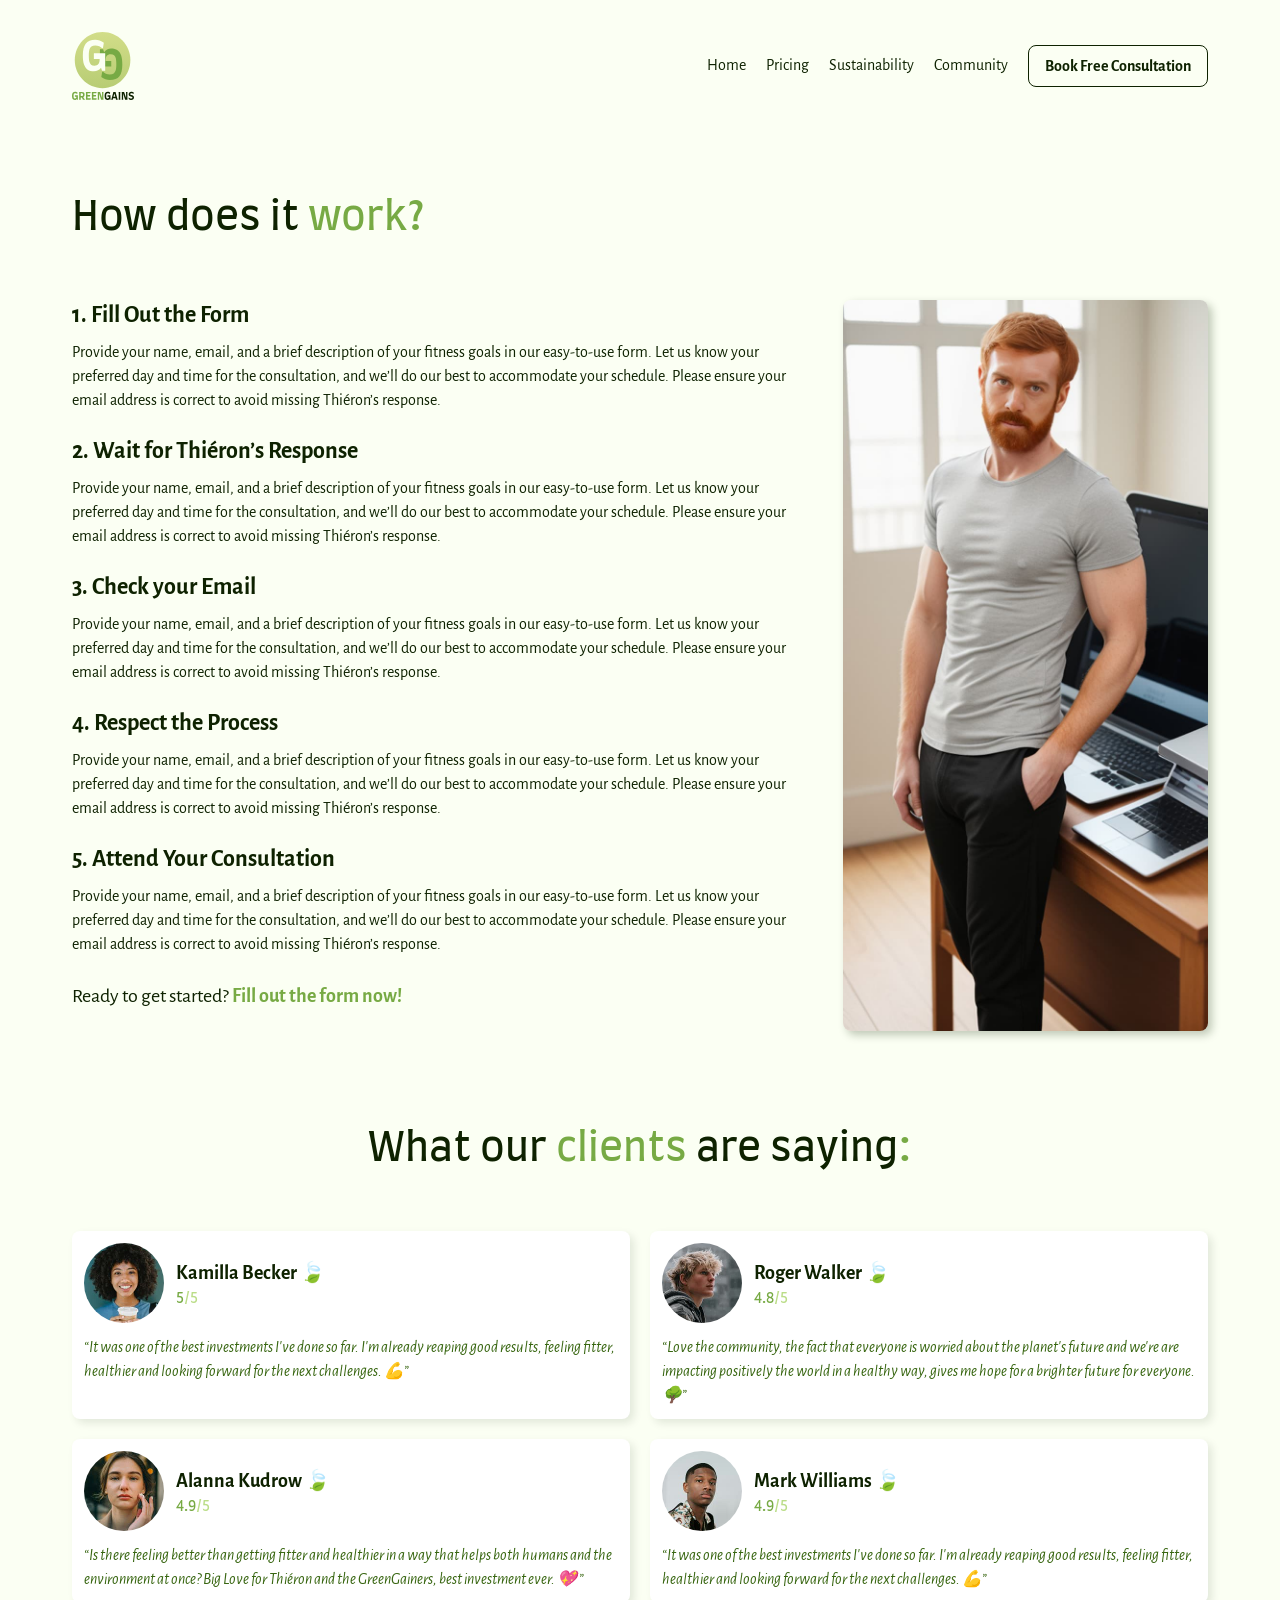
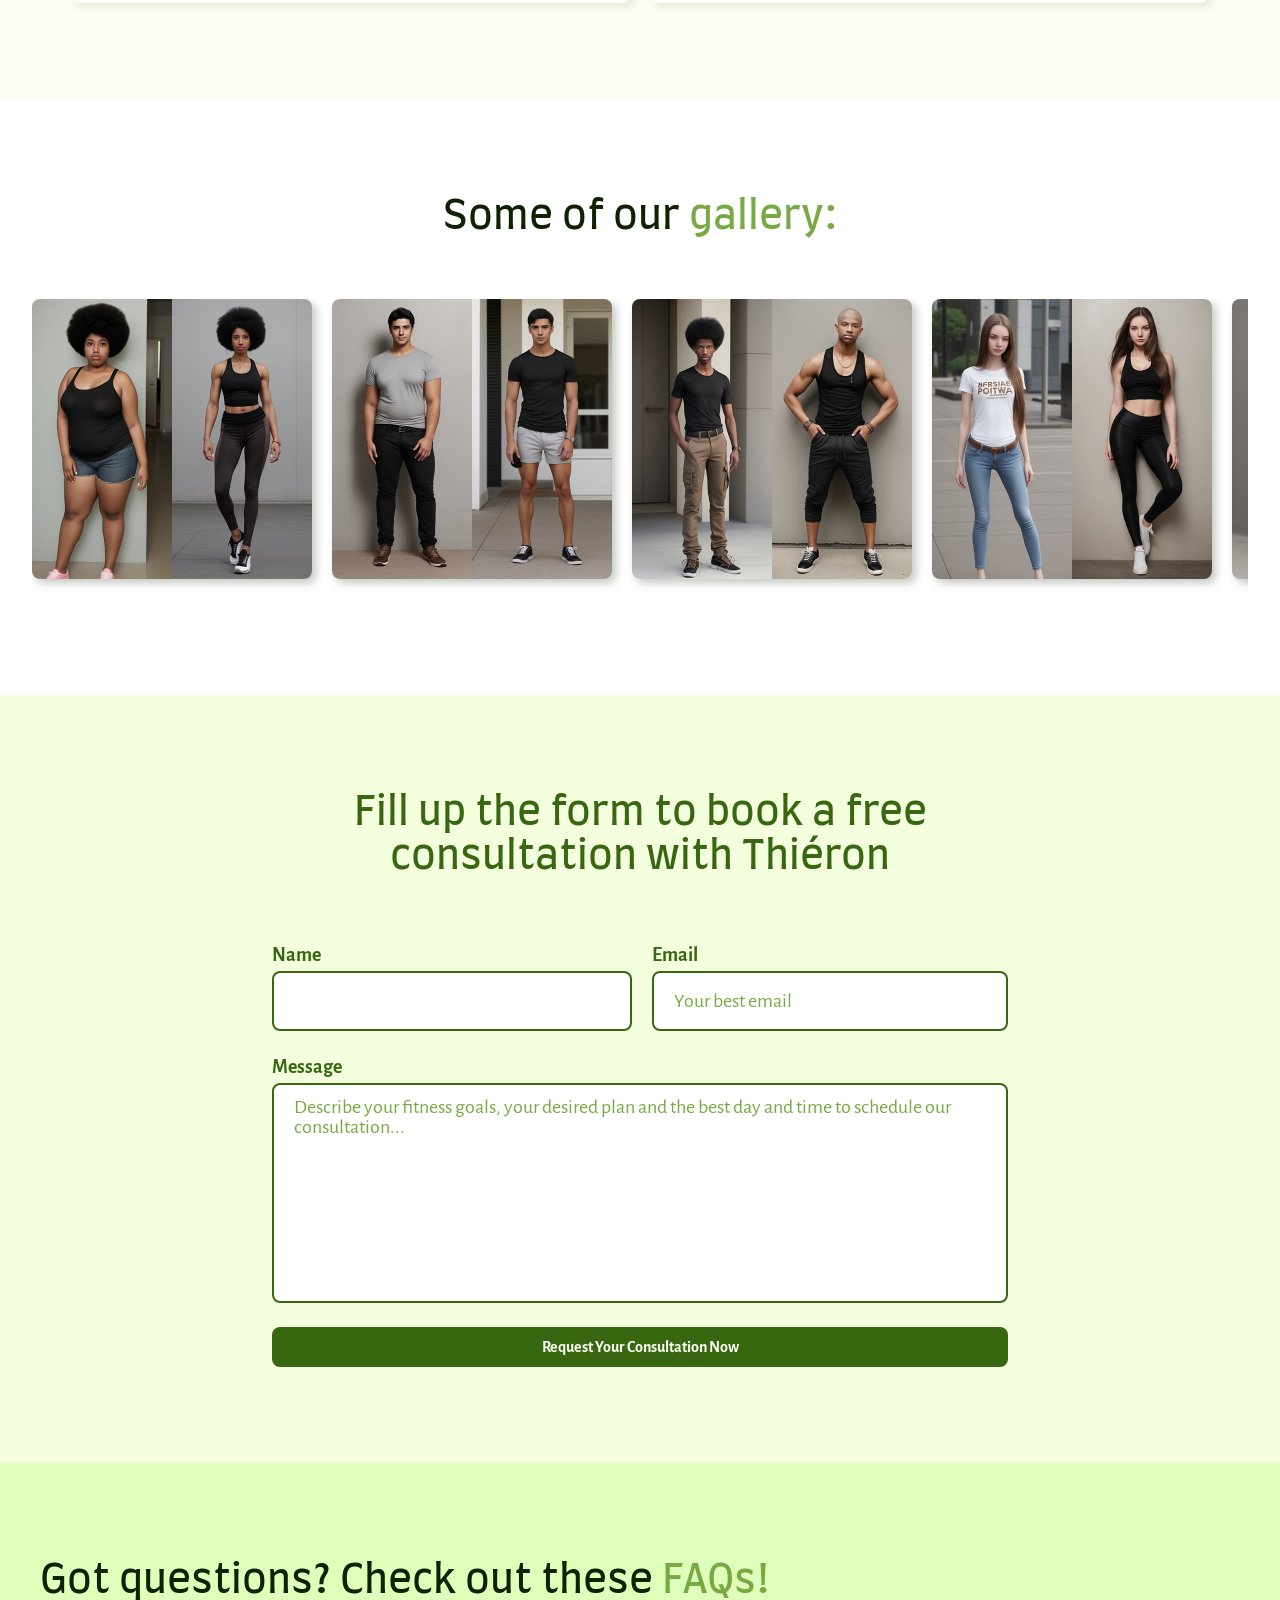
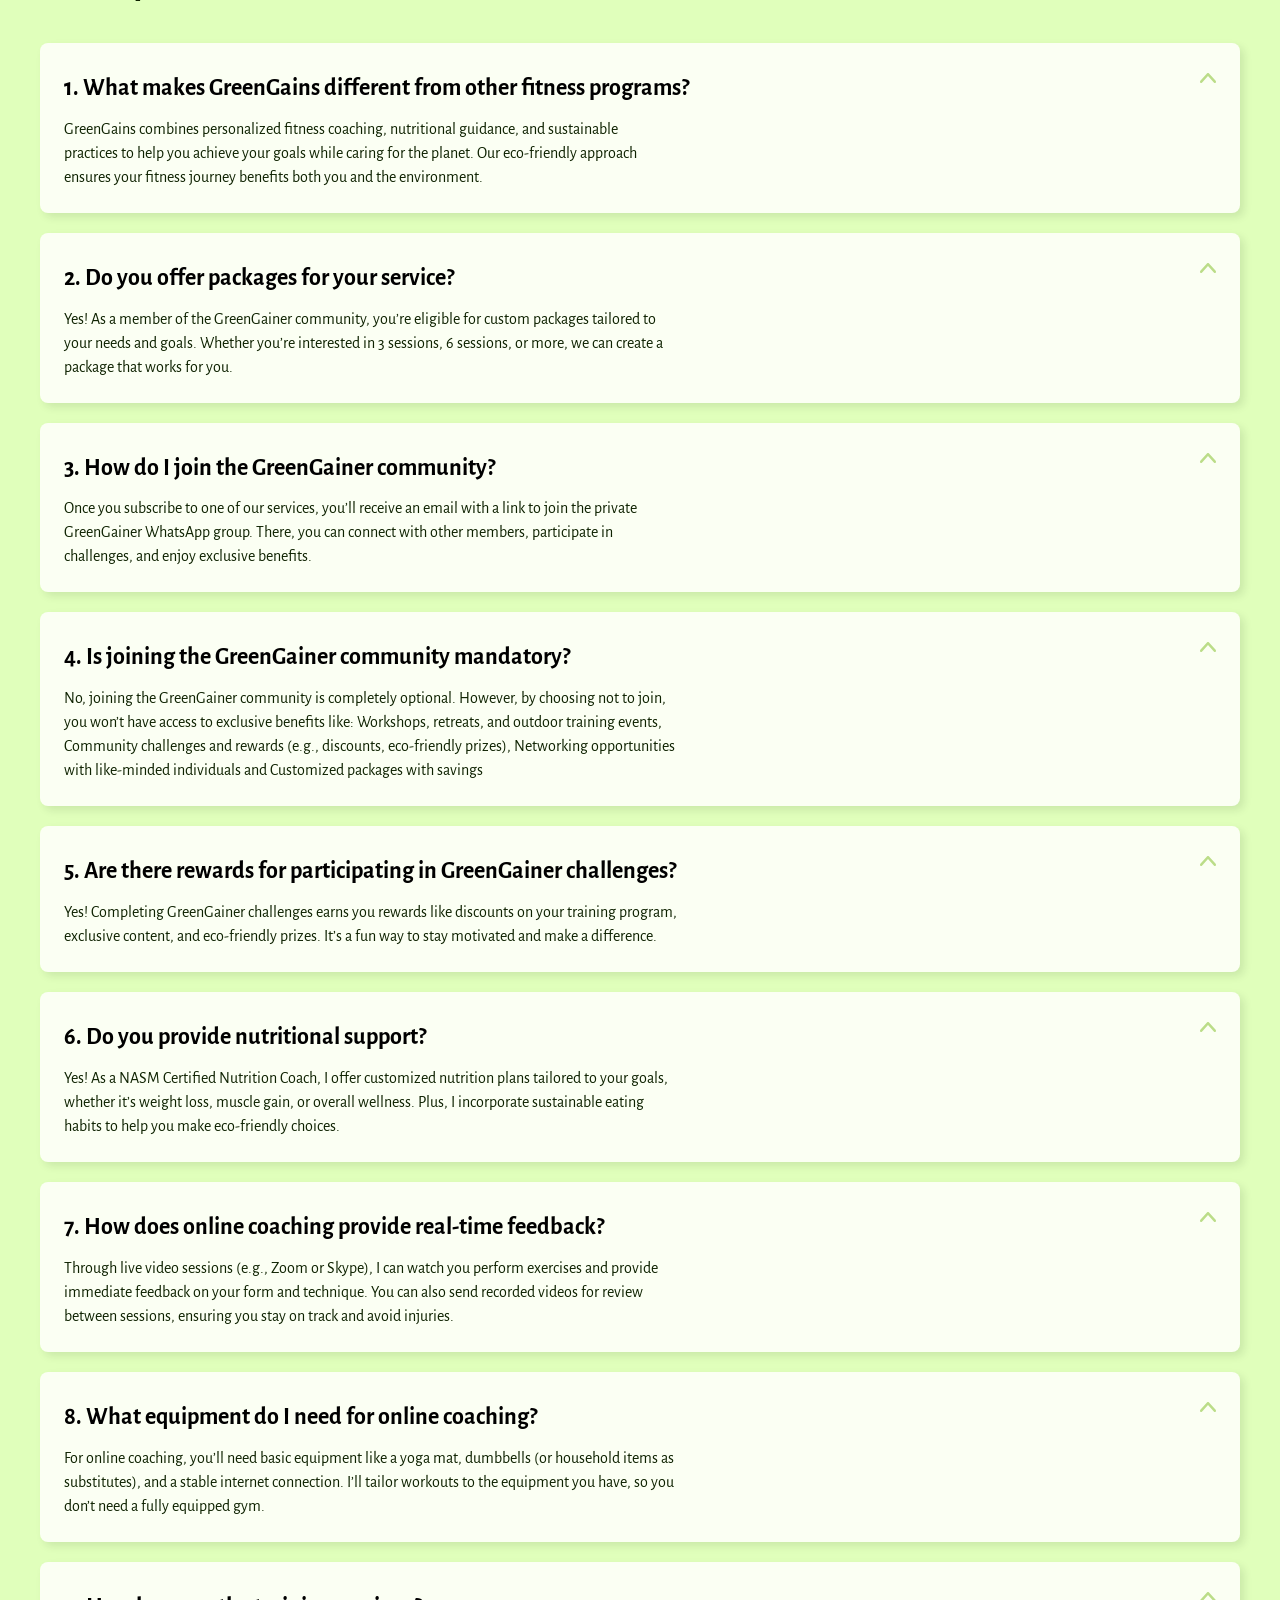
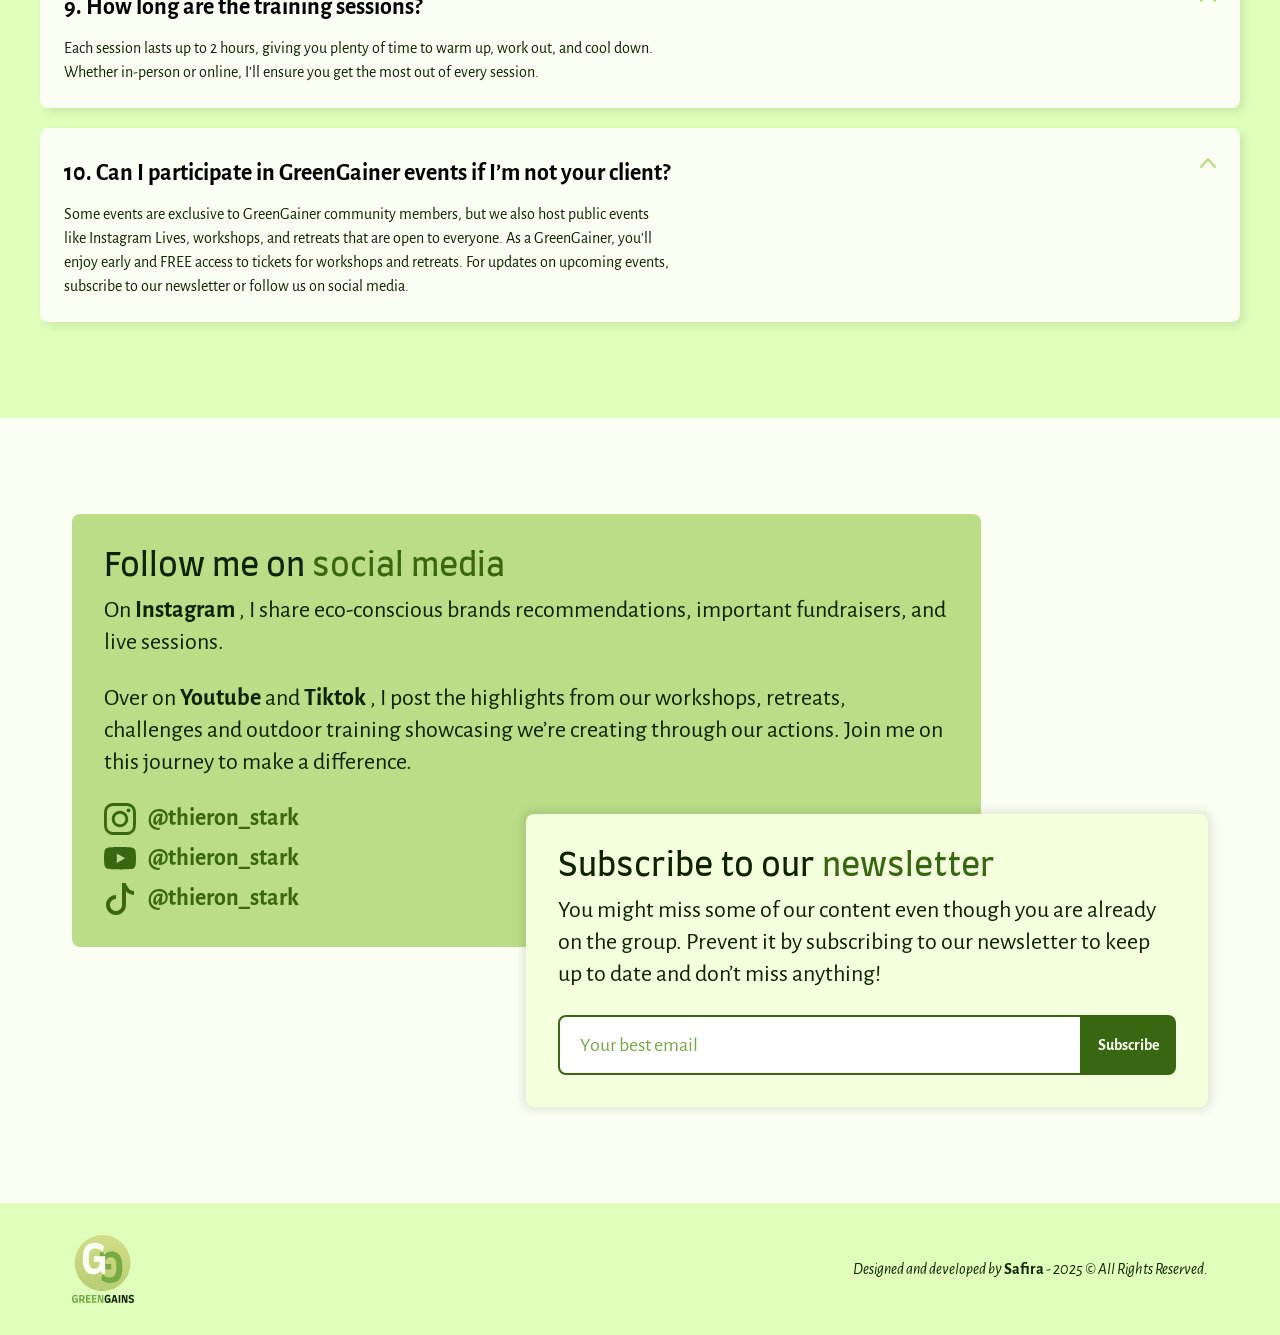
==== booking.html @ 8893653e "adjusting the cta button on booking.html + changing the border color of the input" ====
<!DOCTYPE html>
<html lang="en">

<head>
  <meta charset="UTF-8">
  <meta name="viewport" content="width=device-width, initial-scale=1.0">
  <meta name="description" content="Book a 30 minute consultation with Thiéron">
  <title>Thiéron | Book a Free Consultantion</title>
  <link rel="shortcut icon" href="favicon.svg" type="image/x-icon">
  <link rel="stylesheet" href="css/style.css">
  <link rel="preload" href="style.css" as="style">
  <link rel="preconnect" href="https://fonts.googleapis.com">
  <link rel="preconnect" href="https://fonts.gstatic.com" crossorigin>
  <link href="https://fonts.googleapis.com/css2?family=Alegreya+Sans:ital,wght@0,400;0,700;1,400&family=Farro:wght@700&display=swap" rel="stylesheet">

<body>
  <header class="header container container--sm inline--gap">
    <a href="./"><img width="62" height="68" src="./img/logo.svg" alt="GreenGains' Logo"></a>
    <nav aria-label="primary">
      <ul class="header__menu title--md">
        <li><a class="header__link btn--text" href="./">Home</a></li>
        <li><a class="header__link btn--text" href="./pricing.html">Pricing</a></li>
        <li><a class="header__link btn--text" href="./sustainability.html">Sustainability</a></li>
        <li><a class="header__link btn--text" href="./community.html">Community</a></li>
        <li><a class="btn btn--outlined" href="./booking.html">Book Free Consultation</a></li>
      </ul>
    </nav>
    <a href="./" class="header__hamburger" aria-label="Menu hamburger">
      <span></span>
      <span></span>
      <span></span>
    </a>
  </header>

  <main class="booking container container--sm inline--gap section--gap p--70">
    <div class="booking__info">
      <h2 class="booking__headline display--md"> How does it <span class="p--40"> work?</span></h2>
      <div class="booking__content">
        <ul class="booking__steps">
          <li class="booking__step">
            <h3 class="body--lg-b">1. Fill Out the Form</h3>
            <p class="title--md">Provide your name, email, and a brief description of your fitness goals in our easy-to-use form. Let us know your preferred day and time for the consultation, and we’ll do our best to accommodate your schedule.
              Please ensure your email address is correct to avoid missing Thiéron’s response.</p>
          </li>
          <li class="booking__step">
            <h3 class="body--lg-b">2. Wait for Thiéron’s Response</h3>
            <p class="title--md">Provide your name, email, and a brief description of your fitness goals in our easy-to-use form. Let us know your preferred day and time for the consultation, and we’ll do our best to accommodate your schedule.
              Please ensure your email address is correct to avoid missing Thiéron’s response.</p>
          </li>
          <li class="booking__step">
            <h3 class="body--lg-b">3. Check your Email</h3>
            <p class="title--md">Provide your name, email, and a brief description of your fitness goals in our easy-to-use form. Let us know your preferred day and time for the consultation, and we’ll do our best to accommodate your schedule.
              Please ensure your email address is correct to avoid missing Thiéron’s response.</p>
          </li>
          <li class="booking__step">
            <h3 class="body--lg-b">4. Respect the Process</h3>
            <p class="title--md">Provide your name, email, and a brief description of your fitness goals in our easy-to-use form. Let us know your preferred day and time for the consultation, and we’ll do our best to accommodate your schedule.
              Please ensure your email address is correct to avoid missing Thiéron’s response.</p>
          </li>
          <li class="booking__step">
            <h3 class="body--lg-b">5. Attend Your Consultation</h3>
            <p class="title--md">Provide your name, email, and a brief description of your fitness goals in our easy-to-use form. Let us know your preferred day and time for the consultation, and we’ll do our best to accommodate your schedule.
              Please ensure your email address is correct to avoid missing Thiéron’s response.</p>
          </li>
          <li class="title--lg">Ready to get started? <a href="#booking__form" class="btn--text title--lg-b">Fill out the form now!</a> </li>
        </ul>
        <picture class="booking__img">
          <img src="./img/photos/thieron-2.jpg" alt="Thiéron's photo">
        </picture>
      </div>
    </div>
  </main>

  <section class="testimonials container container--sm section--gap inline--gap p--70" aria-labelledby="testimonials">
    <h2 id="testimonials" class="testimonials__title display--md">What our <span class="p--40">clients</span> are saying<span class="p--40">:</span></h2>
    <ul class="testimonials__list">
      <li class="testimonials__item">
        <div class="testimonials__profile">
          <img width="160" height="160" class="testimonials__pfp" src="./img/pfp/kamilla.jpg" alt="Client's profile picture">
          <div>
            <h3 class="title--lg-b">Kamilla Becker 🍃</h3>
            <span class="label--lg p"><span class="p--40">5</span>/5</span>
          </div>
        </div>
        <p class="title--md-i p--50">“It was one of the best investments I've done so far. I'm already reaping good results, feeling fitter, healthier and looking forward for the next challenges. 💪”</p>
      </li>
      <li class="testimonials__item">
        <div class="testimonials__profile">
          <img width="160" height="160" class="testimonials__pfp" src="./img/pfp/roger.jpg" alt="Client's profile picture">
          <div>
            <h3 class="title--lg-b">Roger Walker 🍃</h3>
            <span class="label--lg p"><span class="p--40">4.8</span>/5</span>
          </div>
        </div>
        <p class="title--md-i p--50">“Love the community, the fact that everyone is worried about the planet's future and we're are impacting positively the world in a healthy way, gives me hope for a brighter future for everyone.🌳”</p>
      </li>
      <li class="testimonials__item">
        <div class="testimonials__profile">
          <img width="160" height="160" class="testimonials__pfp" src="./img/pfp/alanna.jpg" alt="Client's profile picture">
          <div>
            <h3 class="title--lg-b">Alanna Kudrow 🍃</h3>
            <span class="label--lg p"><span class="p--40">4.9</span>/5</span>
          </div>
        </div>
        <p class="title--md-i p--50">“Is there feeling better than getting fitter and healthier in a way that helps both humans and the environment at once? Big Love for Thiéron and the GreenGainers, best investment ever. 💖 ”</p>
      </li>
      <li class="testimonials__item">
        <div class="testimonials__profile">
          <img width="160" height="160" class="testimonials__pfp" src="./img/pfp/mark.jpg" alt="Client's profile picture">
          <div>
            <h3 class="title--lg-b">Mark Williams 🍃</h3>
            <span class="label--lg p"><span class="p--40">4.9</span>/5</span>
          </div>
        </div>
        <p class="title--md-i p--50">“It was one of the best investments I've done so far. I'm already reaping good results, feeling fitter, healthier and looking forward for the next challenges. 💪”</p>
      </li>
    </ul>
  </section>

  <section class="gallery--bg section--gap inline--gap" aria-labelledby="gallery">
    <div class="gallery container container--lg p--70">
      <h2 class="gallery__headline display--md" id="gallery">Some of our <span class="p--40">gallery:</span> </h2>
      <ul class="gallery__photos">
        <li>
          <img width="560" height="560" src="./img/gallery/kamilla.jpg" alt="Photo showing the before and after of a client">
        </li>
        <li>
          <img width="560" height="560" src="./img/gallery/taylor.jpg" alt="Photo showing the before and after of a client">
        </li>
        <li>
          <img width="560" height="560" src="./img/gallery/mark.jpg" alt="Photo showing the before and after of a client">
        </li>
        <li>
          <img width="560" height="560" src="./img/gallery/grace.jpg" alt="Photo showing the before and after of a client">
        </li>
        <li>
          <img width="560" height="560" src="./img/gallery/roger.jpg" alt="Photo showing the before and after of a client">
        </li>
      </ul>
    </div>
  </section>

  <section action="" class="booking__form--bg section--gap p--50" id="booking__form">
    <div class="booking__formContainer container container--xsm inline--gap">
      <h2 class="display--md booking__formHeadline">Fill up the form to book a free consultation with Thiéron</h2>
      <form class="booking__form" action="post">
        <div>
          <label class="title--lg-b" for="name">Name</label>
          <input class="title--lg-b p--50" type="email" name="name" id="name">
        </div>
        <div>
          <label class="title--lg-b" for="email">Email</label>
          <input class="title--lg-b p--50" type="email" name="email" id="email" placeholder="Your best email">
        </div>
        <div class="booking__textarea">
          <label class="title--lg-b" for="message">Message</label>
          <textarea class="title--lg-b p--50" rows="6" name="message" id="message" placeholder="Describe your fitness goals, your desired plan and the best day and time to schedule our consultation..."></textarea>
        </div>
        <button class="btn btn--filled booking__btn">Request Your Consultation Now</button>
      </form>
    </div>
  </section>

  <section class="faq--bg section--gap inline--gap" aria-labelledby="faq">
    <div class="faq container container--sm p--70">
      <h2 class="faq__headline display--md" id="faq">Got questions? Check out these <span class="p--40">FAQs!</span> </h2>
      <dl class="body--lg-b">
        <div class="faq__question">
          <dt><button>1. What makes GreenGains different from other fitness programs?</button></dt>
          <dd class="title--md">GreenGains combines personalized fitness coaching, nutritional guidance, and sustainable practices to help you achieve your goals while caring for the planet. Our eco-friendly approach ensures your fitness journey benefits both you and the environment.</dd>
        </div>
        <div class="faq__question">
          <dt><button>2. Do you offer packages for your service?</button></dt>
          <dd class="title--md">Yes! As a member of the GreenGainer community, you’re eligible for custom packages tailored to your needs and goals. Whether you’re interested in 3 sessions, 6 sessions, or more, we can create a package that works for you.</dd>
        </div>
        <div class="faq__question">
          <dt><button>3. How do I join the GreenGainer community?</button></dt>
          <dd class="title--md">Once you subscribe to one of our services, you’ll receive an email with a link to join the private GreenGainer WhatsApp group. There, you can connect with other members, participate in challenges, and enjoy exclusive benefits.</dd>
        </div>
        <div class="faq__question">
          <dt><button>4. Is joining the GreenGainer community mandatory?</button></dt>
          <dd class="title--md">No, joining the GreenGainer community is completely optional. However, by choosing not to join, you won’t have access to exclusive benefits like: Workshops, retreats, and outdoor training events, Community challenges and rewards (e.g., discounts, eco-friendly prizes), Networking opportunities with like-minded individuals and Customized packages with savings</dd>
        </div>
        <div class="faq__question">
          <dt><button>5. Are there rewards for participating in GreenGainer challenges?</button></dt>
          <dd class="title--md">Yes! Completing GreenGainer challenges earns you rewards like discounts on your training program, exclusive content, and eco-friendly prizes. It’s a fun way to stay motivated and make a difference.</dd>
        </div>
        <div class="faq__question">
          <dt><button>6. Do you provide nutritional support?</button></dt>
          <dd class="title--md">Yes! As a NASM Certified Nutrition Coach, I offer customized nutrition plans tailored to your goals, whether it’s weight loss, muscle gain, or overall wellness. Plus, I incorporate sustainable eating habits to help you make eco-friendly choices.</dd>
        </div>
        <div class="faq__question">
          <dt><button>7. How does online coaching provide real-time feedback?</button></dt>
          <dd class="title--md">Through live video sessions (e.g., Zoom or Skype), I can watch you perform exercises and provide immediate feedback on your form and technique. You can also send recorded videos for review between sessions, ensuring you stay on track and avoid injuries.</dd>
        </div>
        <div class="faq__question">
          <dt><button>8. What equipment do I need for online coaching?</button></dt>
          <dd class="title--md">For online coaching, you’ll need basic equipment like a yoga mat, dumbbells (or household items as substitutes), and a stable internet connection. I’ll tailor workouts to the equipment you have, so you don’t need a fully equipped gym.</dd>
        </div>
        <div class="faq__question">
          <dt><button>9. How long are the training sessions?</button></dt>
          <dd class="title--md">Each session lasts up to 2 hours, giving you plenty of time to warm up, work out, and cool down. Whether in-person or online, I’ll ensure you get the most out of every session.</dd>
        </div>
        <div class="faq__question">
          <dt><button>10. Can I participate in GreenGainer events if I’m not your client?</button></dt>
          <dd class="title--md">Some events are exclusive to GreenGainer community members, but we also host public events like Instagram Lives, workshops, and retreats that are open to everyone. As a GreenGainer, you’ll enjoy early and FREE access to tickets for workshops and retreats. For updates on upcoming events, subscribe to our newsletter or follow us on social media.</dd>
        </div>
      </dl>
    </div>
  </section>

  <article class="socialNewsletter container container--sm section--gap inline--gap" aria-label="Social media and newsletter">
    <div class="social--bg p--70" aria-labelledby="social">
      <h2 class="social__headline headline--lg " id="social">Follow me on <span class="p--50">social media</span></h2>
      <p class="social__text body--lg">On <span class="body--lg-b">Instagram</span> , I share eco-conscious brands recommendations, important fundraisers, and live sessions.</p>
      <p class="social__text body--lg">Over on <span class="body--lg-b">Youtube</span> and <span class="body--lg-b">Tiktok</span> , I post the highlights from our workshops, retreats, challenges and outdoor training showcasing we’re creating through our actions. Join me on this journey to make a difference.</p>
      <ul class="social__list">
        <li class="social__item">
          <a class="social__link btn--text body--lg-b" href="./">
            <img width="32" height="32" src="./img/icons/instagram.svg" alt="">
            <span>@thieron_stark</span>
          </a>
        </li>
        <li class="social__item">
          <a class="social__link btn--text body--lg-b" href="./">
            <img width="32" height="32" src="./img/icons/youtube.svg" alt="">
            <span>@thieron_stark</span>
          </a>
        </li>
        <li class="social__item">
          <a class="social__link btn--text body--lg-b" href="./">
            <img width="32" height="32" src="./img/icons/tiktok.svg" alt="">
            <span>@thieron_stark</span>
          </a>
        </li>
      </ul>
    </div>
    <div class="newsletter--bg p--70" aria-labelledby="newsletter">
      <h2 class="newsletter__headline headline--lg" id="newsletter">Subscribe to our <span class="p--50">newsletter</span></h2>
      <p class="newsletter__text body--lg">You might miss some of our content even though you are already on the group. Prevent it by subscribing to our newsletter to keep up to date and don’t miss anything!</p>
      <form class="newsletter__form" action="">
        <input class="newsletter__input title--lg-b p--50" type="email" name="" id="" placeholder="Your best email">
        <button class="btn btn--filled newsletter__btn">Subscribe</button>
      </form>
    </div>
  </article>

  <footer class="footer--bg p section--gap">
    <div class="footer container container--sm inline--gap">
      <a href="./"><img width="62" height="68" src="./img/logo.svg" alt="GreenGains' Logo"></a>
      <p class="footer__text title--md-i p--70">Designed and developed by <a href="./ " class="title--md-b">Safira</a> - 2025 © All Rights Reserved.</p>
    </div>
  </footer>
</body>
---- css/style.css ----
@import "./reset/reset.css";

@import "./utility/typography.css";
@import "./utility/color.css";

@import "./components/components.css";

@import "./global/global.css";
@import "./global/header.css";
@import "./global/footer.css";

@import "./pages/home/hero.css";
@import "./pages/home/testimonials.css";
@import "./pages/home/gallery.css";
@import "./pages/home/highlights.css";
@import "./pages/home/about.css";
@import "./pages/home/services.css";
@import "./pages/home/community.css";
@import "./pages/home/social-newsletter.css";

@import "./pages/pricing/plans.css";
@import "./pages/pricing/faq.css";

@import "./pages/sustainability/sustainability.css";
@import "./pages/sustainability/nutrition.css";
@import "./pages/sustainability/promote.css";

@import "./pages/booking/booking.css";
@import "./pages/booking/form.css";
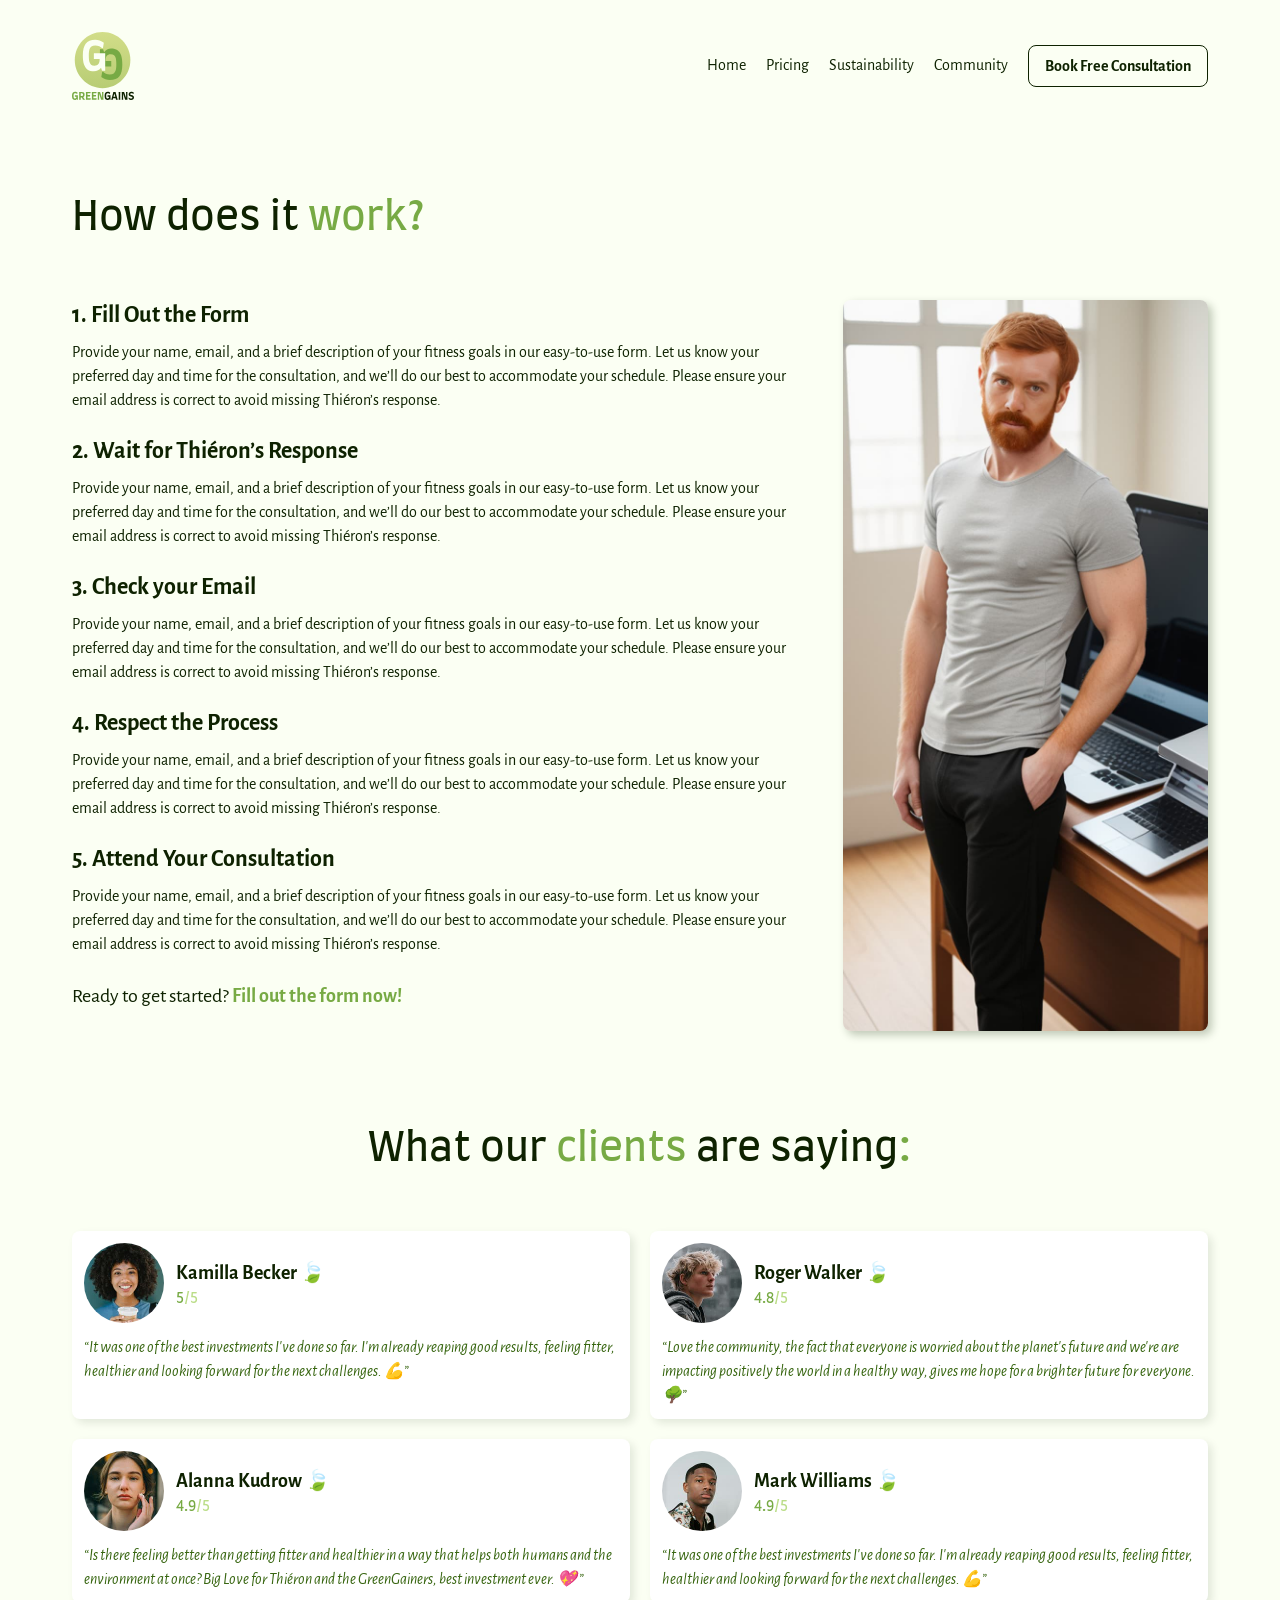
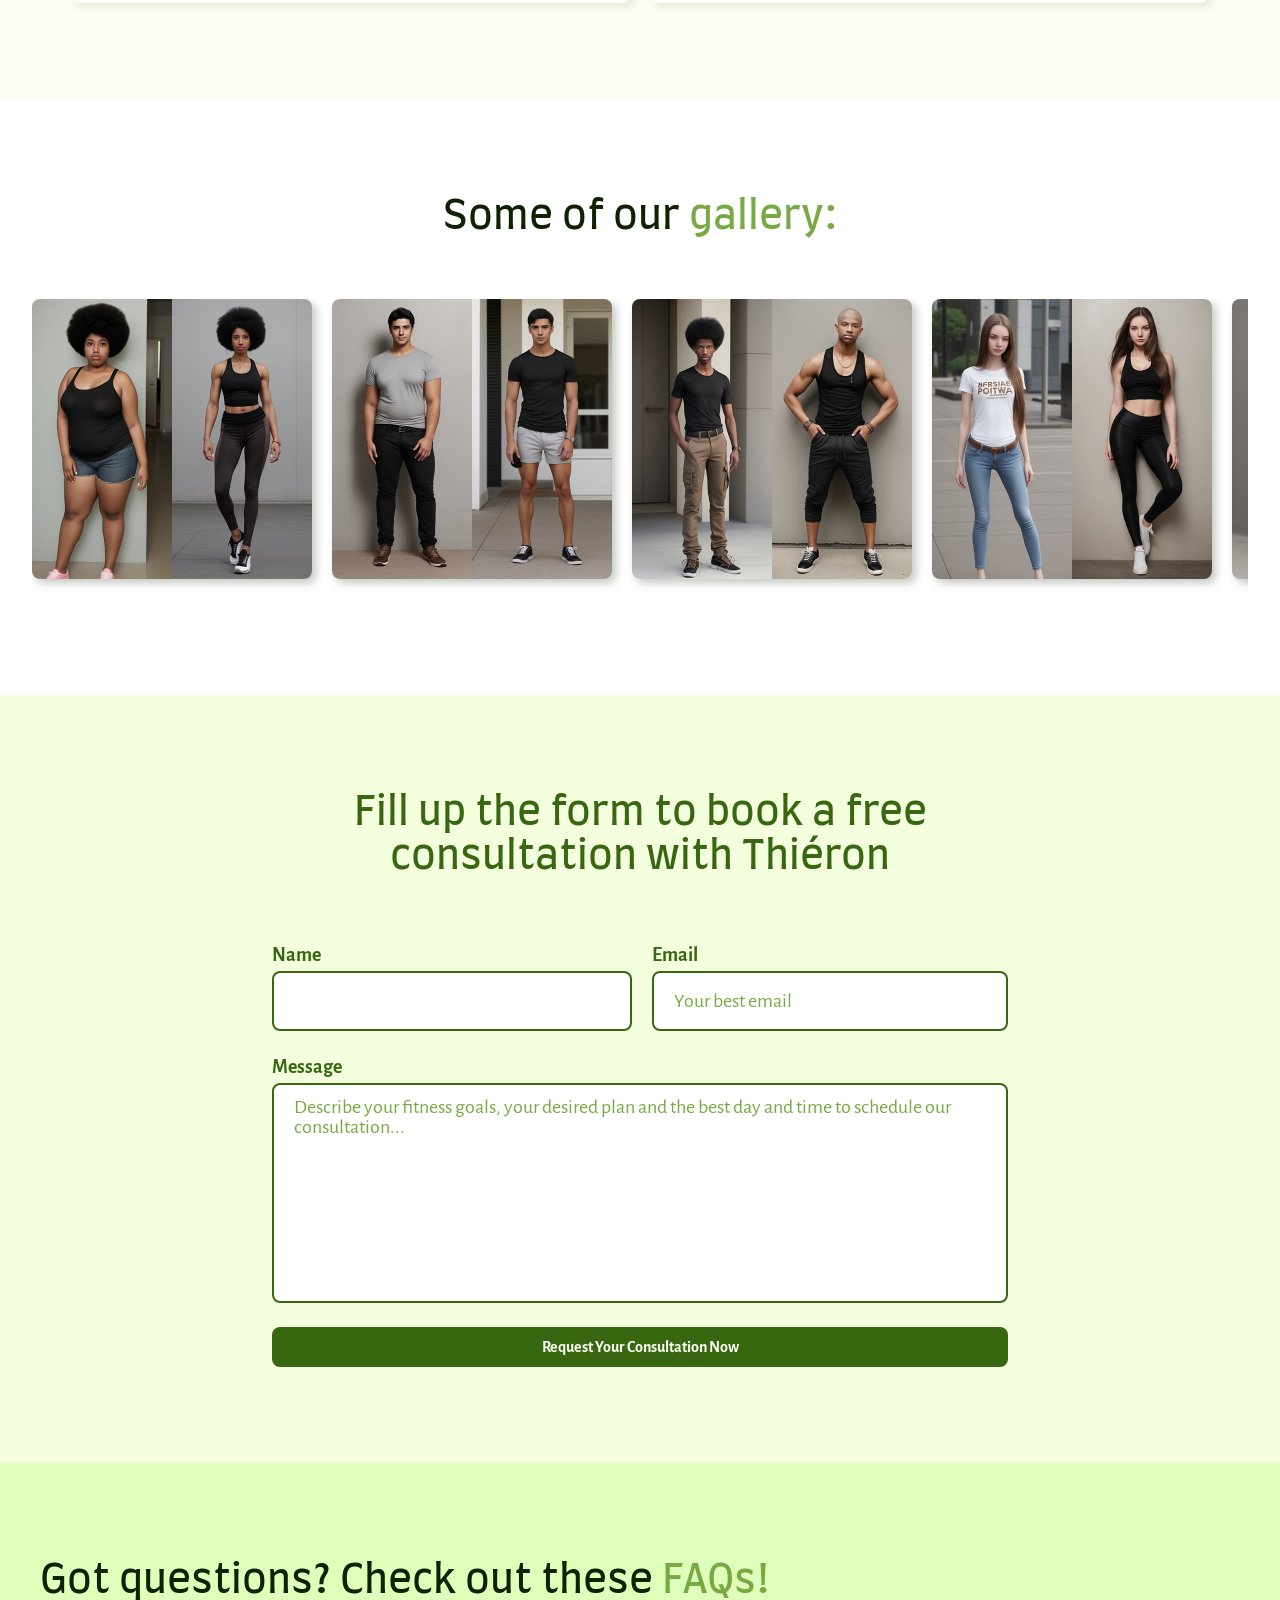
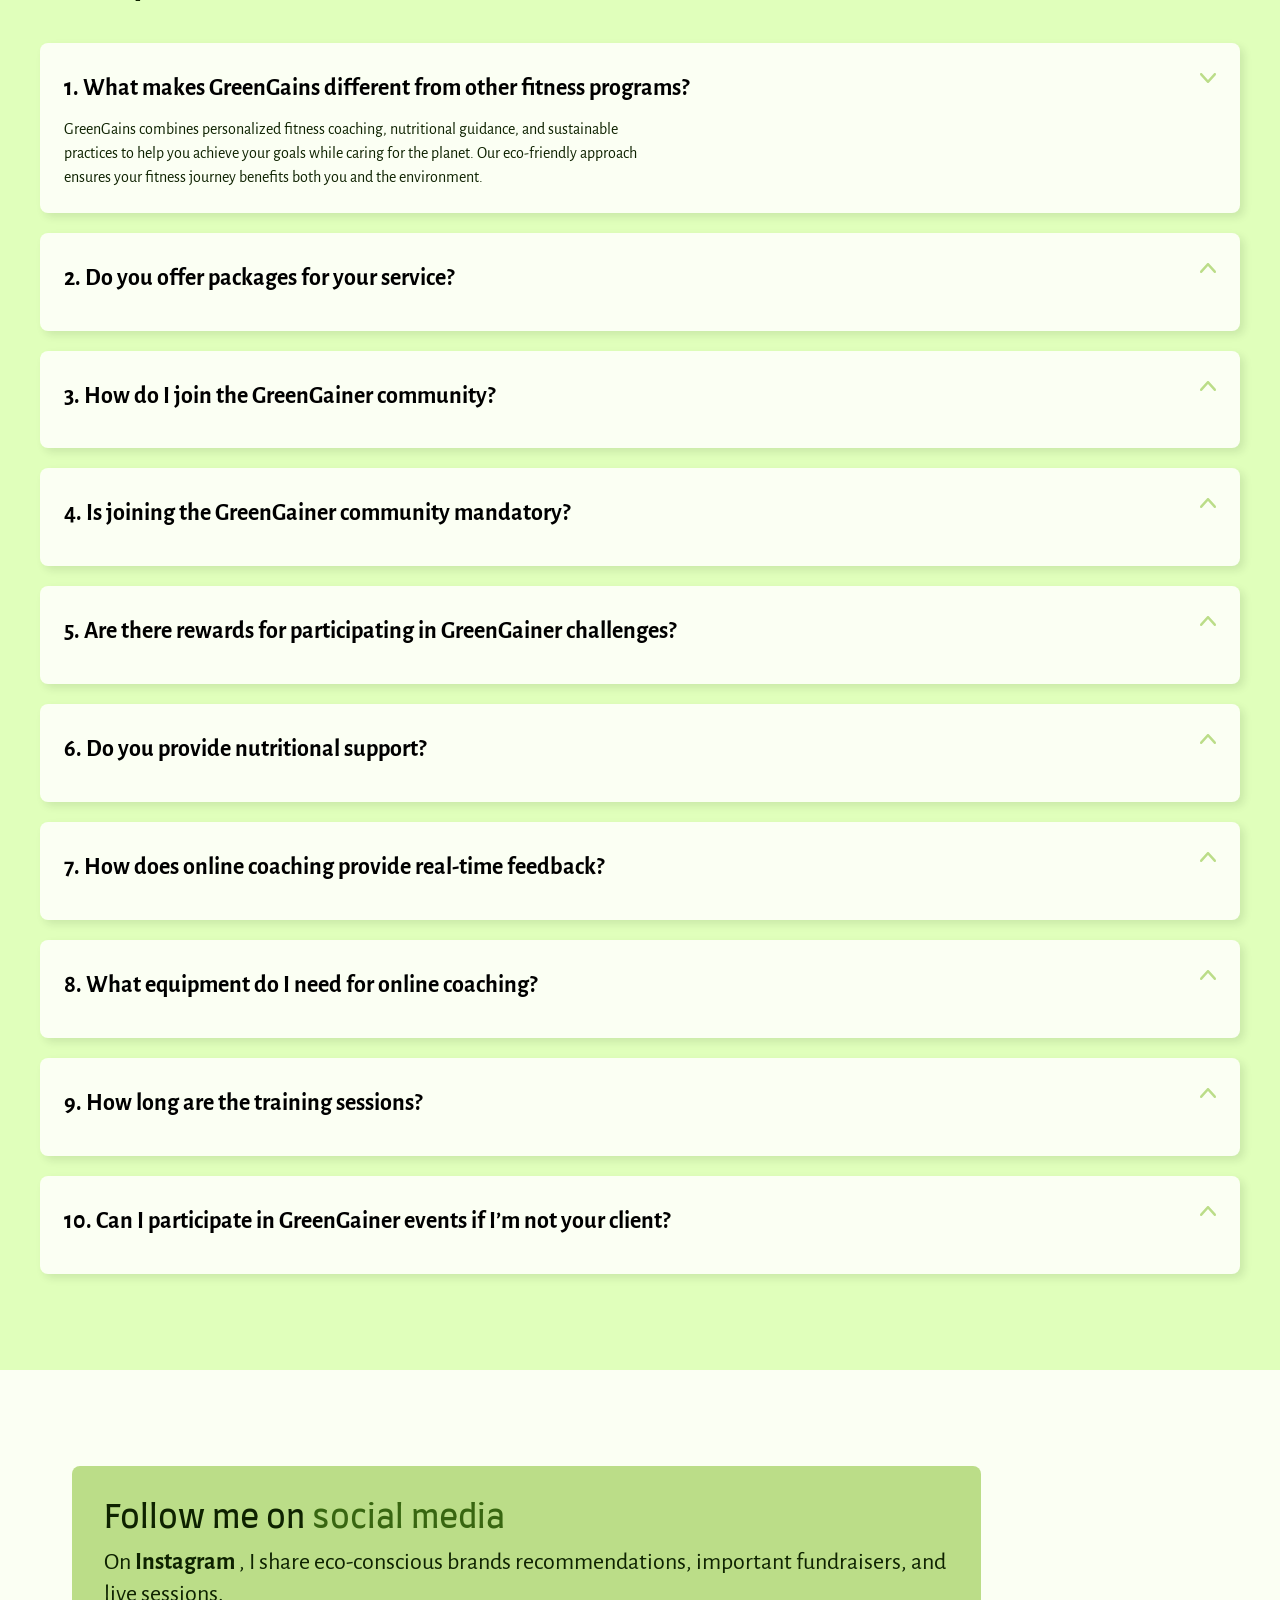
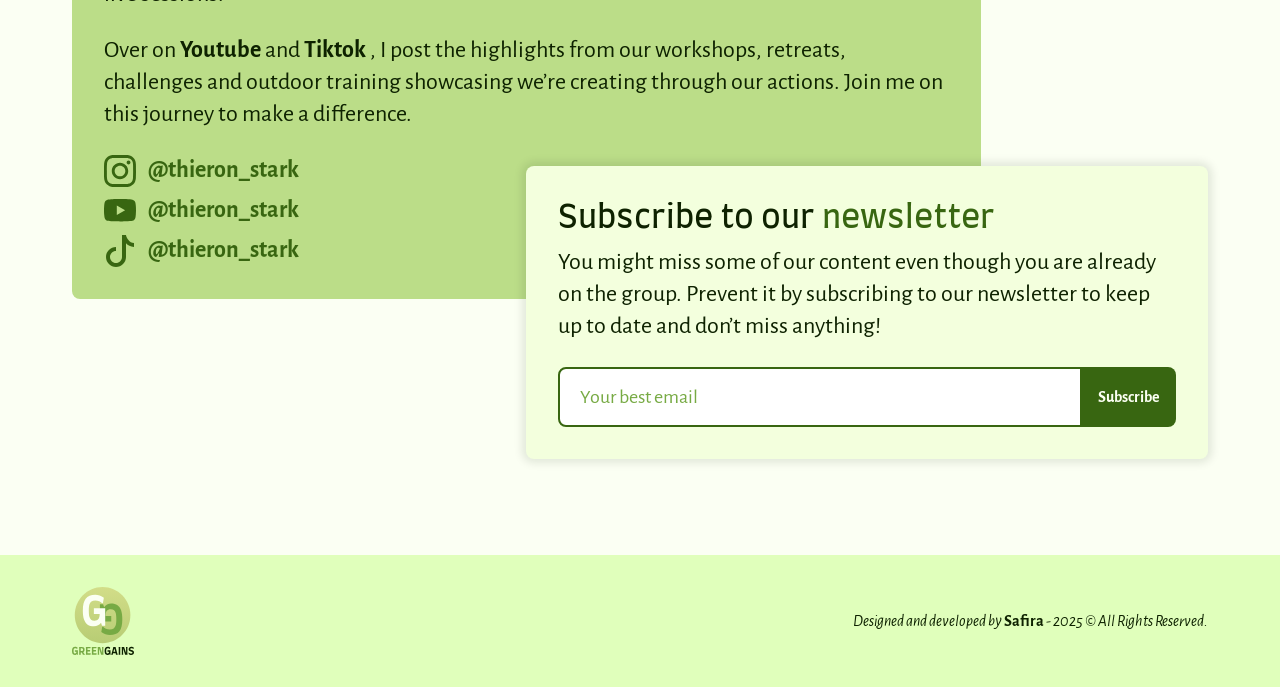
==== commit 258cb472: "adding accordion list" ====
--- a/booking.html
+++ b/booking.html
@@ -12,6 +12,10 @@
   <link rel="preconnect" href="https://fonts.googleapis.com">
   <link rel="preconnect" href="https://fonts.gstatic.com" crossorigin>
   <link href="https://fonts.googleapis.com/css2?family=Alegreya+Sans:ital,wght@0,400;0,700;1,400&family=Farro:wght@700&display=swap" rel="stylesheet">
+
+  <script>document.documentElement.classList.add("js")</script>
+
+</head>
 
 <body>
   <header class="header container container--sm inline--gap">
@@ -251,4 +255,6 @@
       <p class="footer__text title--md-i p--70">Designed and developed by <a href="./ " class="title--md-b">Safira</a> - 2025 © All Rights Reserved.</p>
     </div>
   </footer>
+
+  <script src="js/script.js"></script>
 </body>
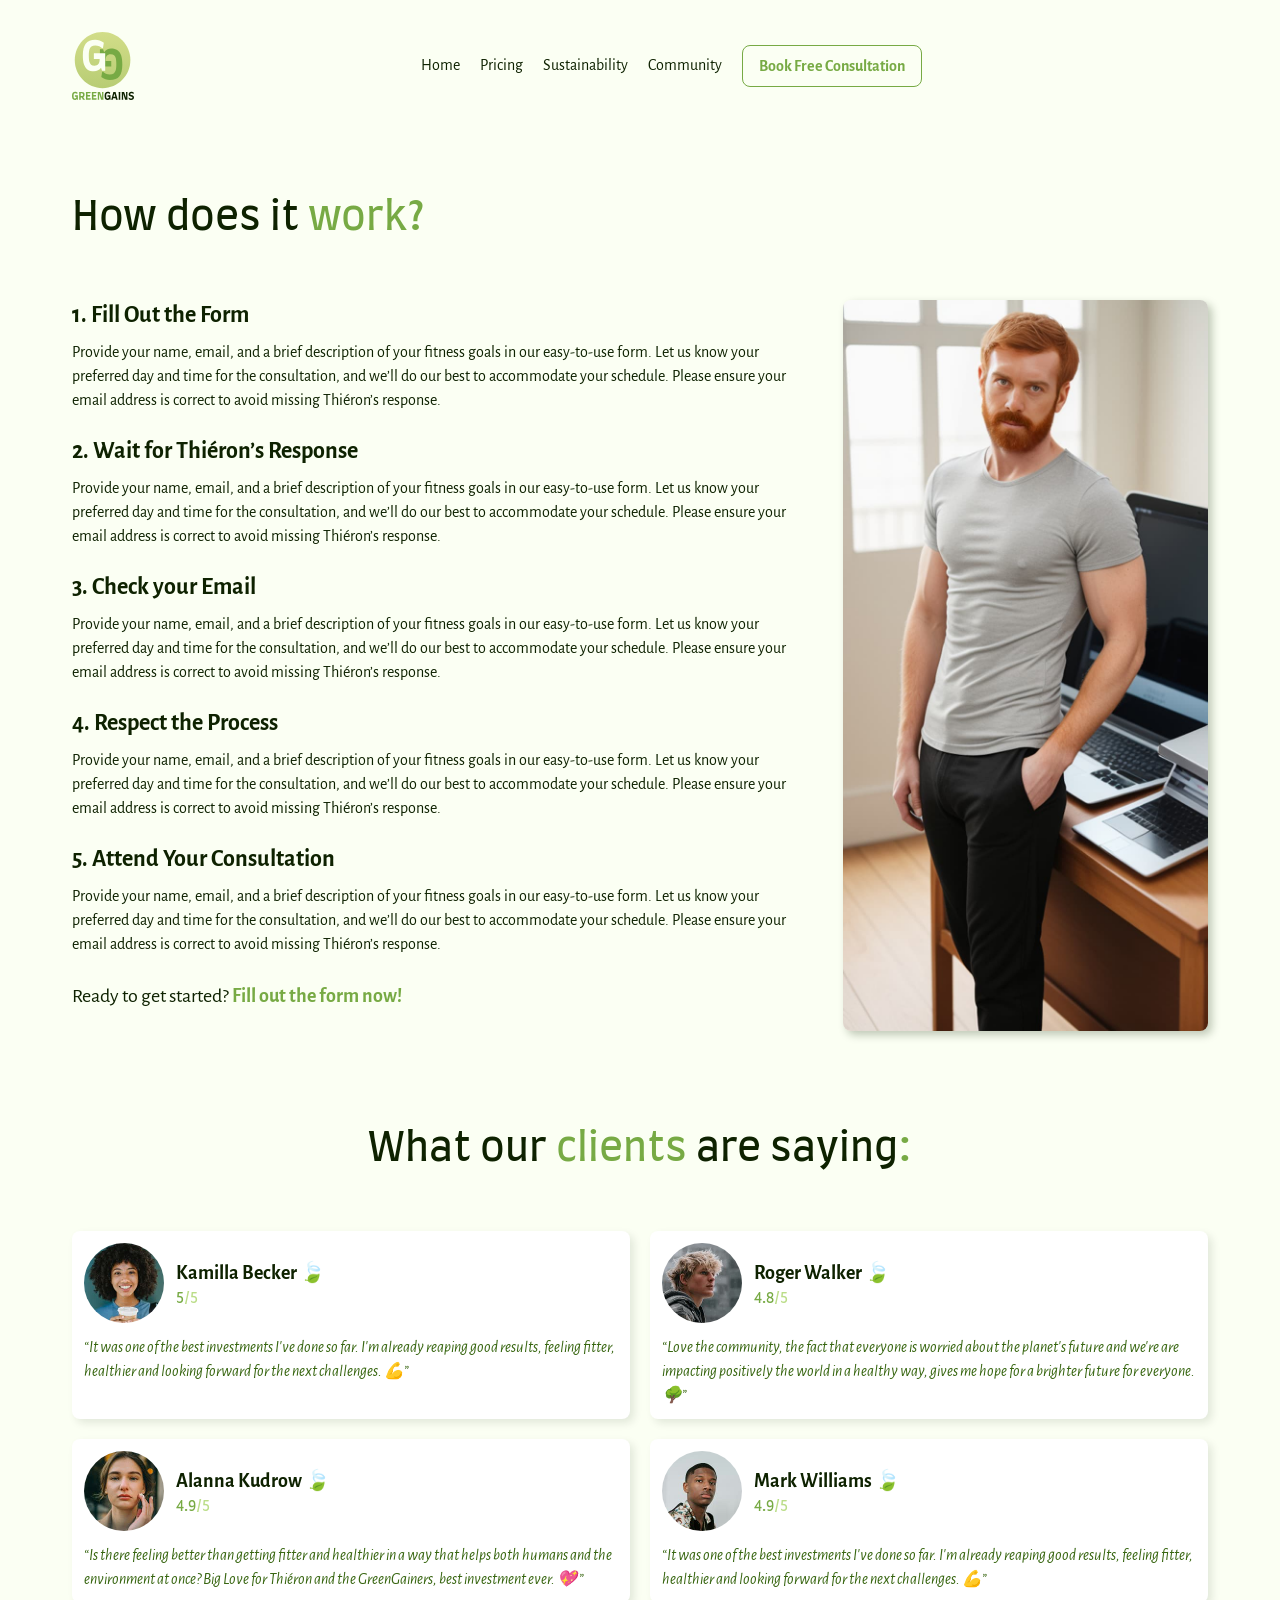
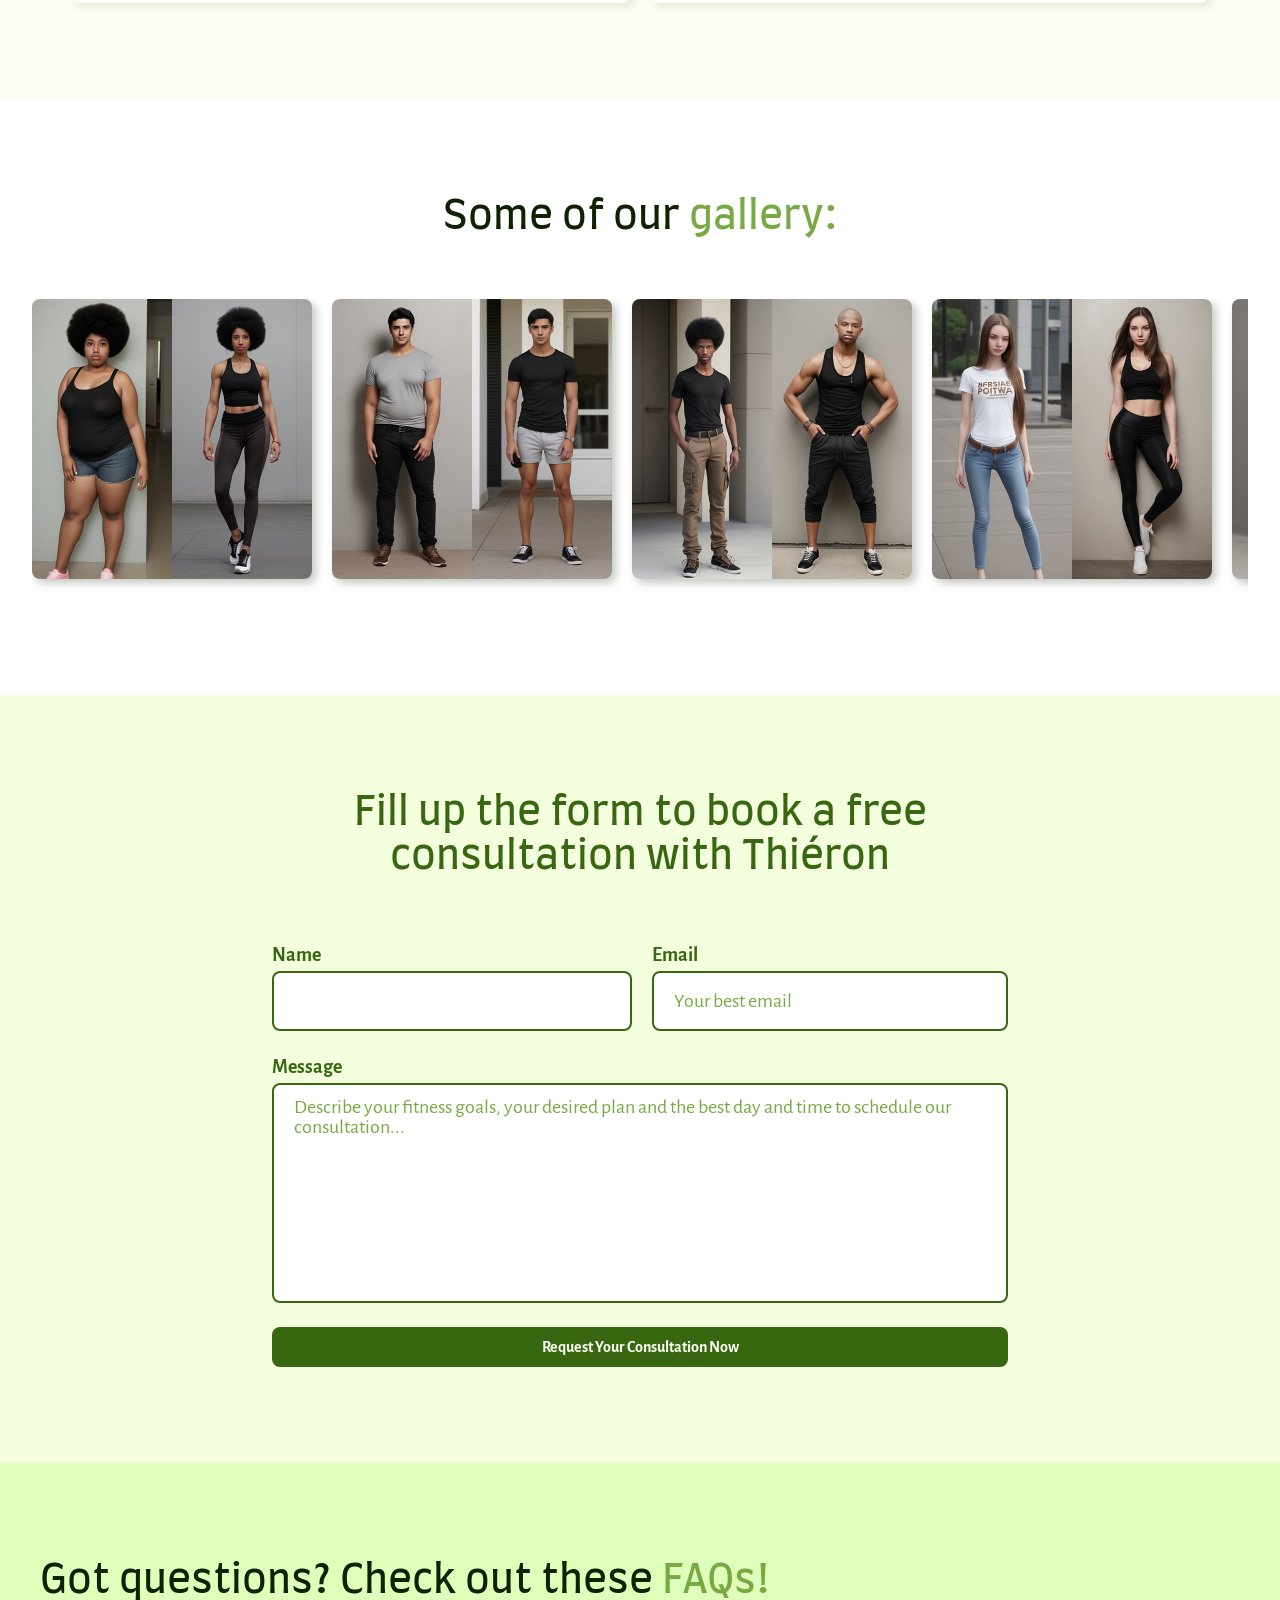
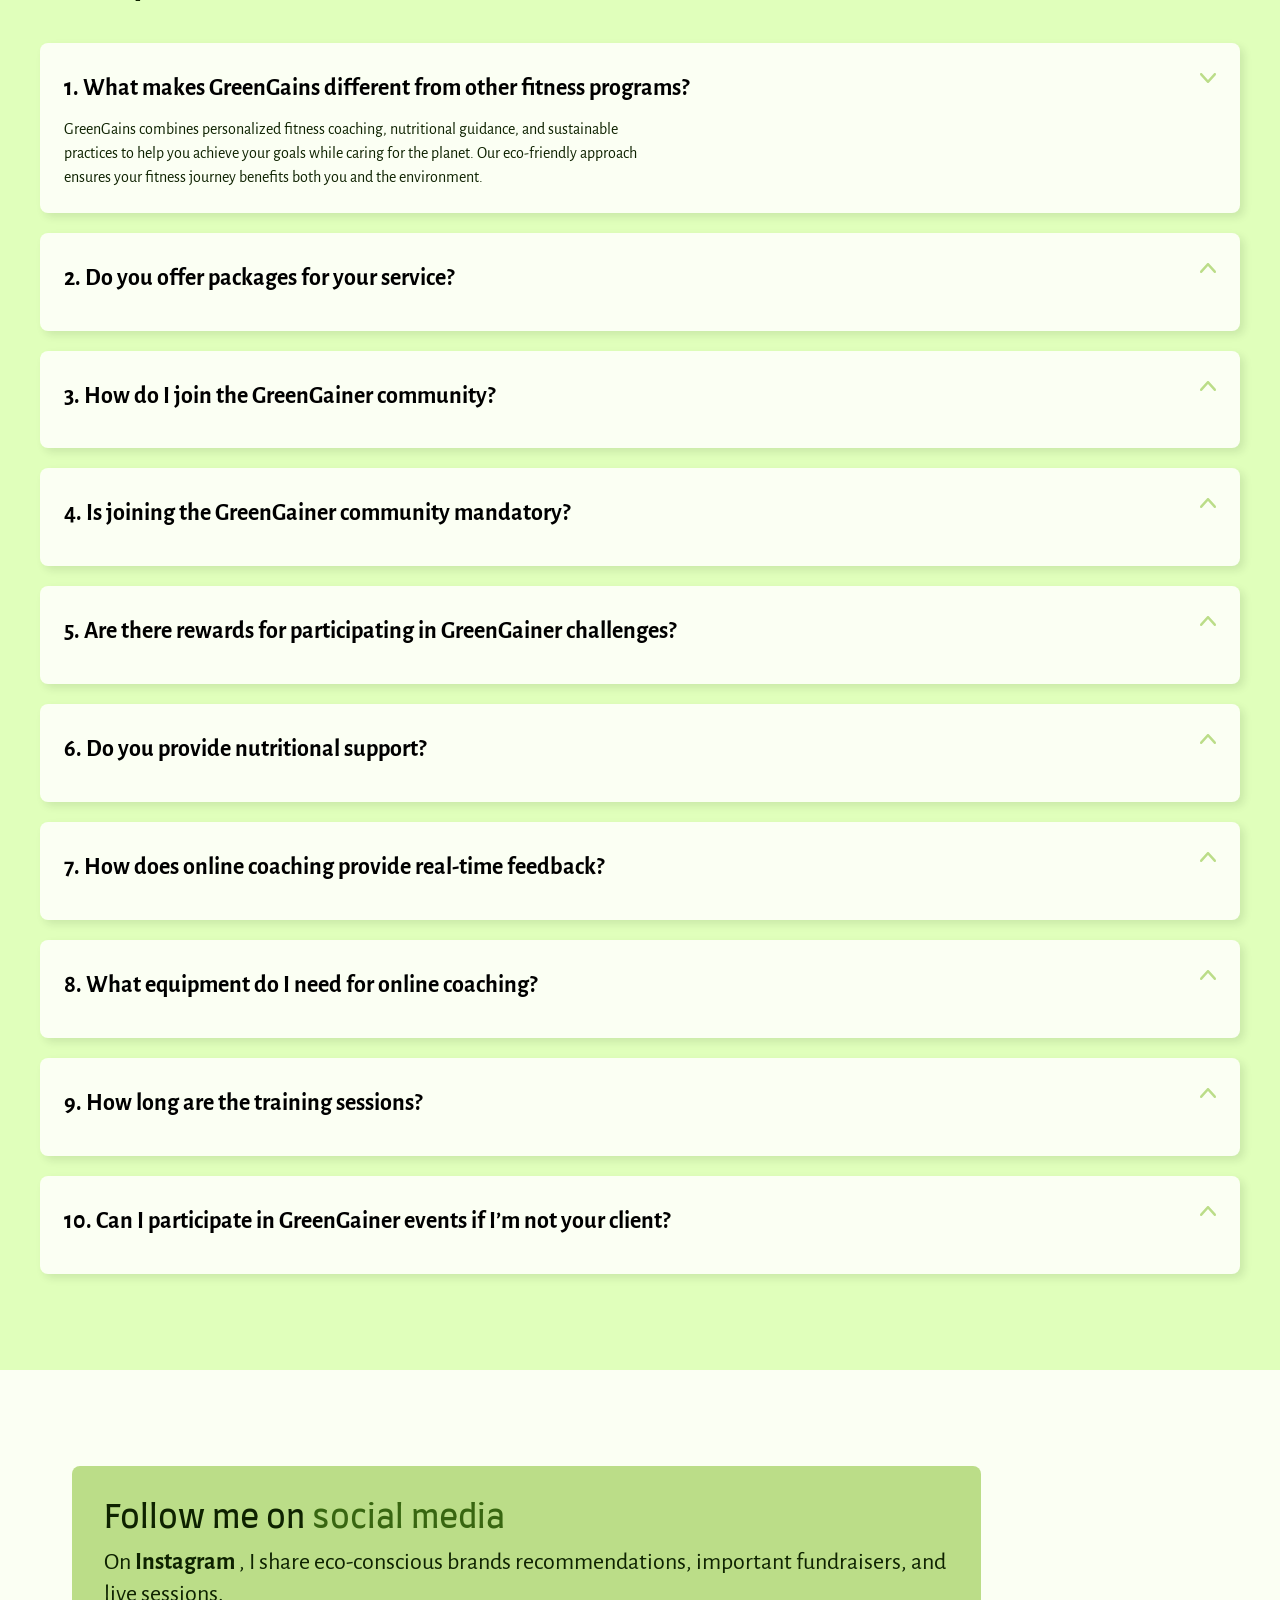
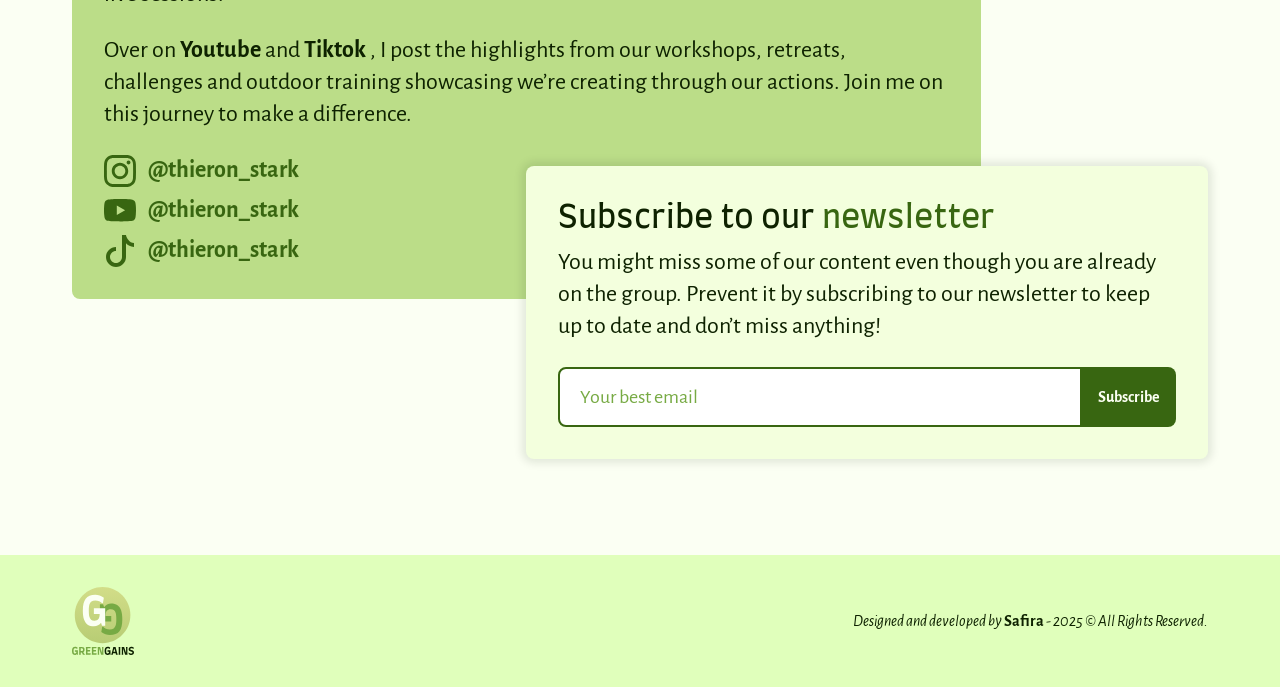
==== commit 4368363e: "fixing the form btns through the pages" ====
--- a/booking.html
+++ b/booking.html
@@ -147,7 +147,7 @@
   <section action="" class="booking__form--bg section--gap p--50" id="booking__form">
     <div class="booking__formContainer container container--xsm inline--gap">
       <h2 class="display--md booking__formHeadline">Fill up the form to book a free consultation with Thiéron</h2>
-      <form class="booking__form" action="post">
+      <form class="booking__form" action="./booking.html">
         <div>
           <label class="title--lg-b" for="name">Name</label>
           <input class="title--lg-b p--50" type="email" name="name" id="name">
@@ -242,7 +242,7 @@
     <div class="newsletter--bg p--70" aria-labelledby="newsletter">
       <h2 class="newsletter__headline headline--lg" id="newsletter">Subscribe to our <span class="p--50">newsletter</span></h2>
       <p class="newsletter__text body--lg">You might miss some of our content even though you are already on the group. Prevent it by subscribing to our newsletter to keep up to date and don’t miss anything!</p>
-      <form class="newsletter__form" action="">
+      <form class="newsletter__form" action="./booking.html">
         <input class="newsletter__input title--lg-b p--50" type="email" name="" id="" placeholder="Your best email">
         <button class="btn btn--filled newsletter__btn">Subscribe</button>
       </form>
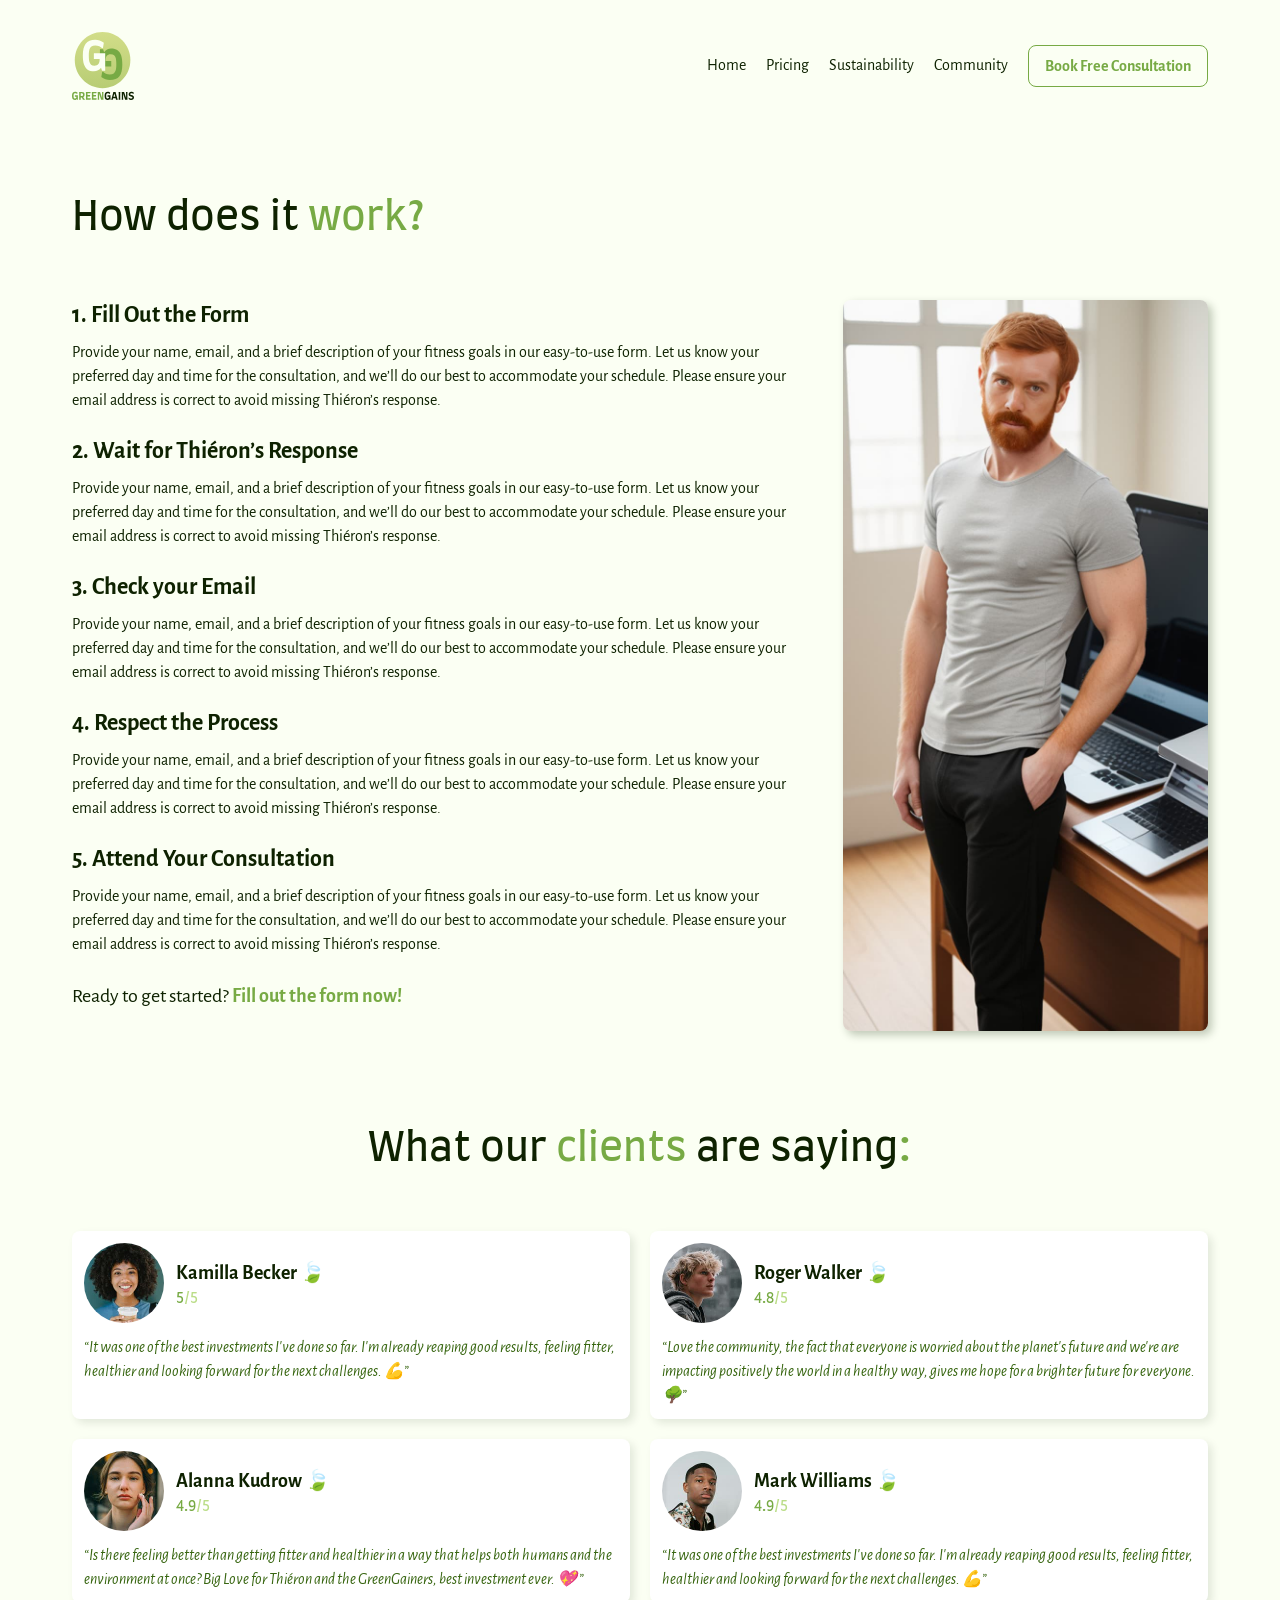
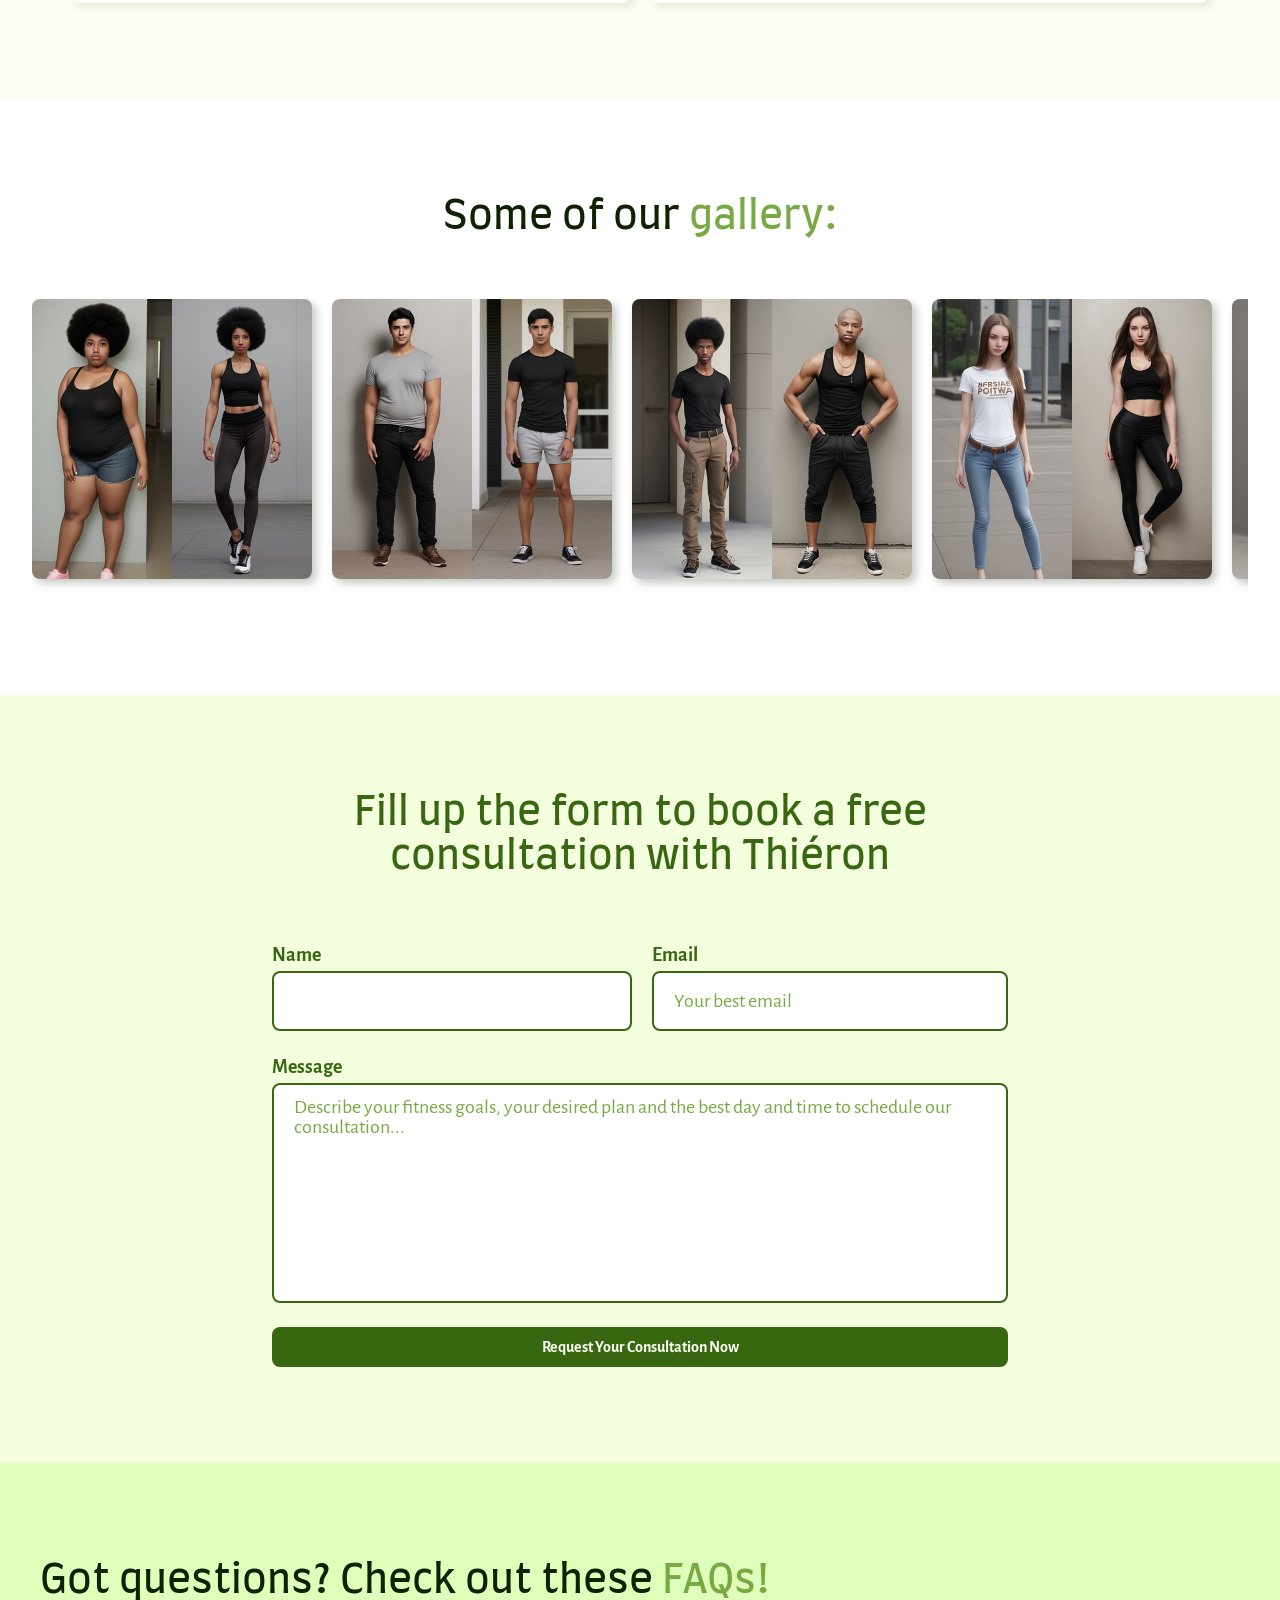
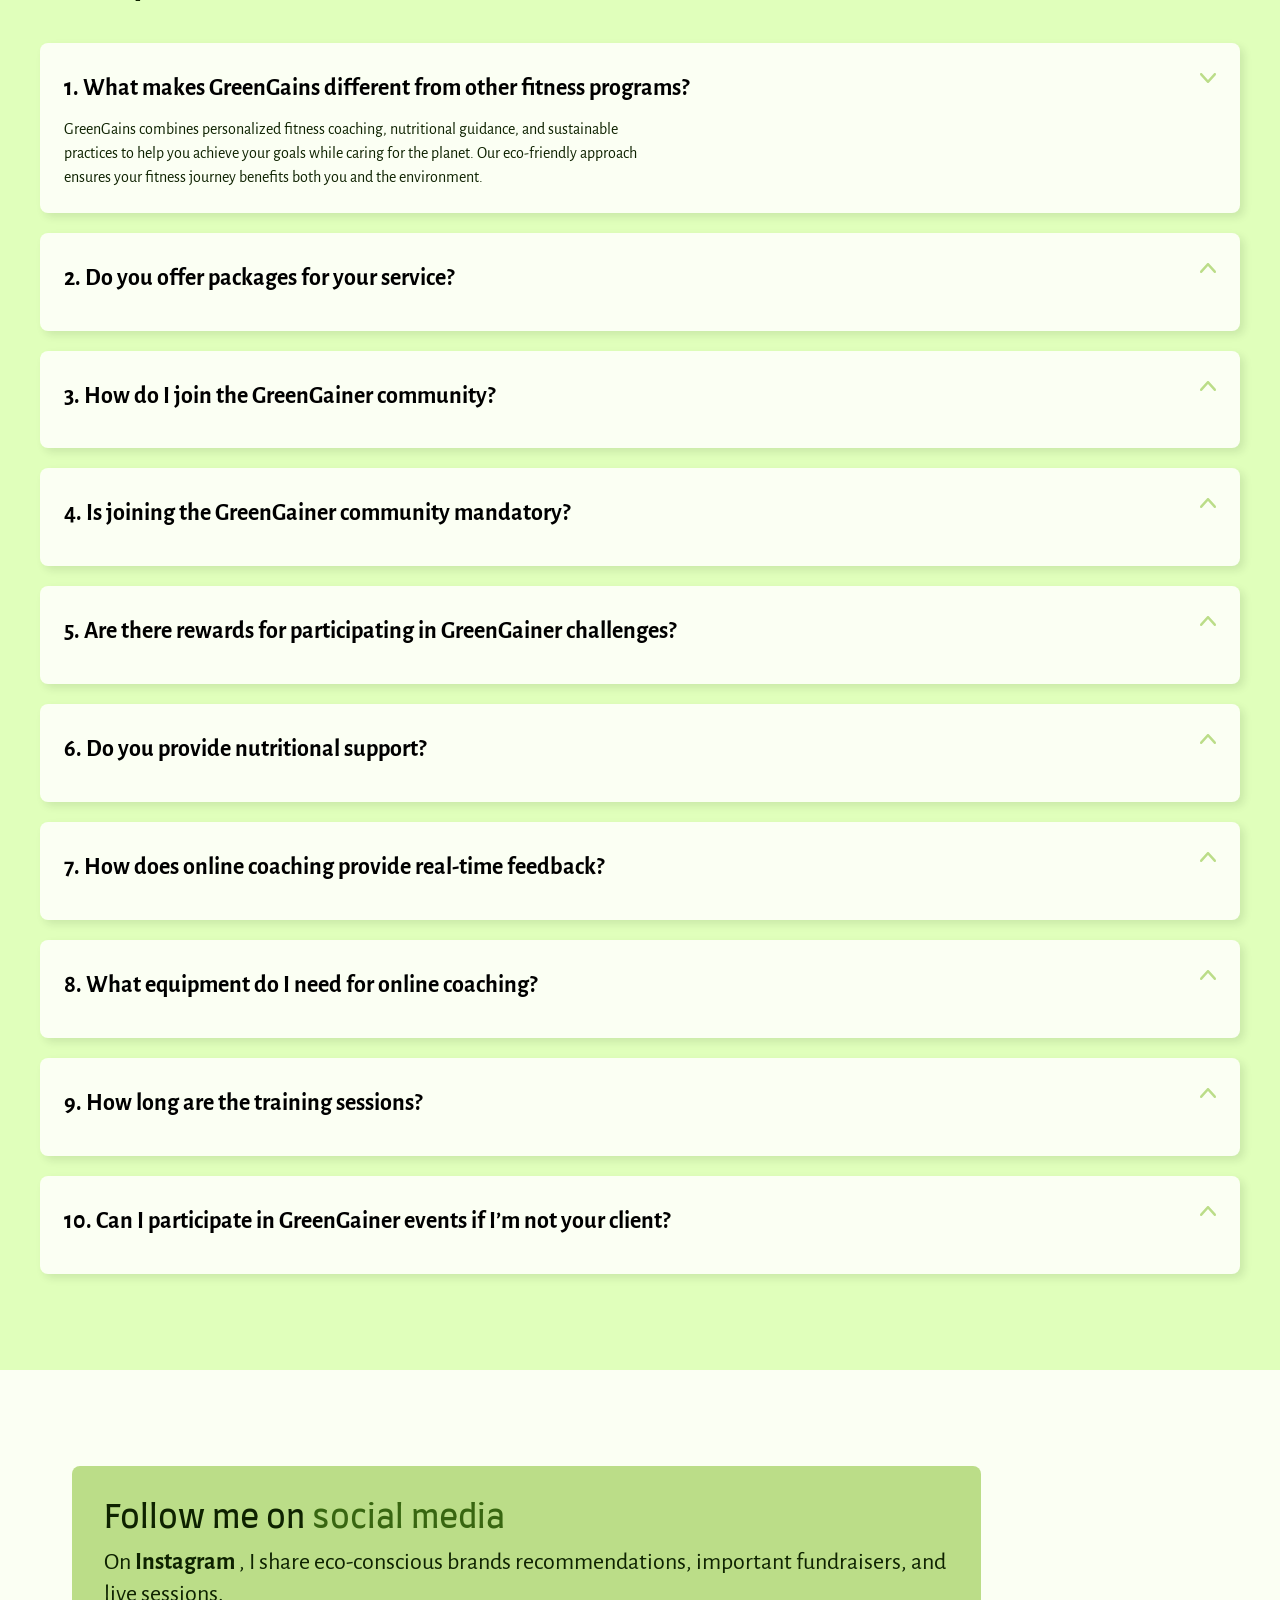
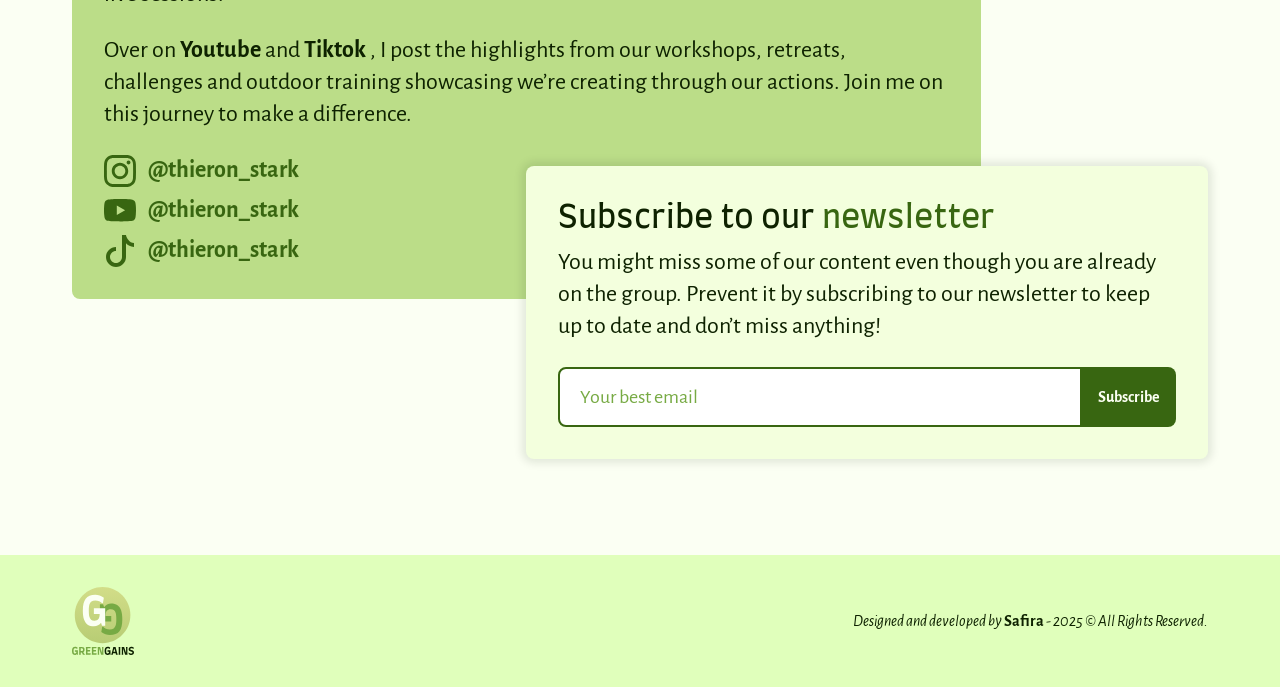
==== commit 4e187e2c: "menu hamburger" ====
--- a/booking.html
+++ b/booking.html
@@ -20,7 +20,7 @@
 <body>
   <header class="header container container--sm inline--gap">
     <a href="./"><img width="62" height="68" src="./img/logo.svg" alt="GreenGains' Logo"></a>
-    <nav aria-label="primary">
+    <nav class="header__nav" aria-label="primary">
       <ul class="header__menu title--md">
         <li><a class="header__link btn--text" href="./">Home</a></li>
         <li><a class="header__link btn--text" href="./pricing.html">Pricing</a></li>
@@ -36,7 +36,7 @@
     </a>
   </header>
 
-  <main class="booking container container--sm inline--gap section--gap p--70">
+  <main data-anime="200" class="booking container container--sm inline--gap section--gap p--70">
     <div class="booking__info">
       <h2 class="booking__headline display--md"> How does it <span class="p--40"> work?</span></h2>
       <div class="booking__content">
@@ -255,6 +255,6 @@
       <p class="footer__text title--md-i p--70">Designed and developed by <a href="./ " class="title--md-b">Safira</a> - 2025 © All Rights Reserved.</p>
     </div>
   </footer>
-
+  <script src="js/plugin.js"></script>
   <script src="js/script.js"></script>
 </body>
--- a/css/style.css
+++ b/css/style.css
@@ -2,6 +2,7 @@
 
 @import "./utility/typography.css";
 @import "./utility/color.css";
+@import "./utility/plugin.css";
 
 @import "./components/components.css";
 
